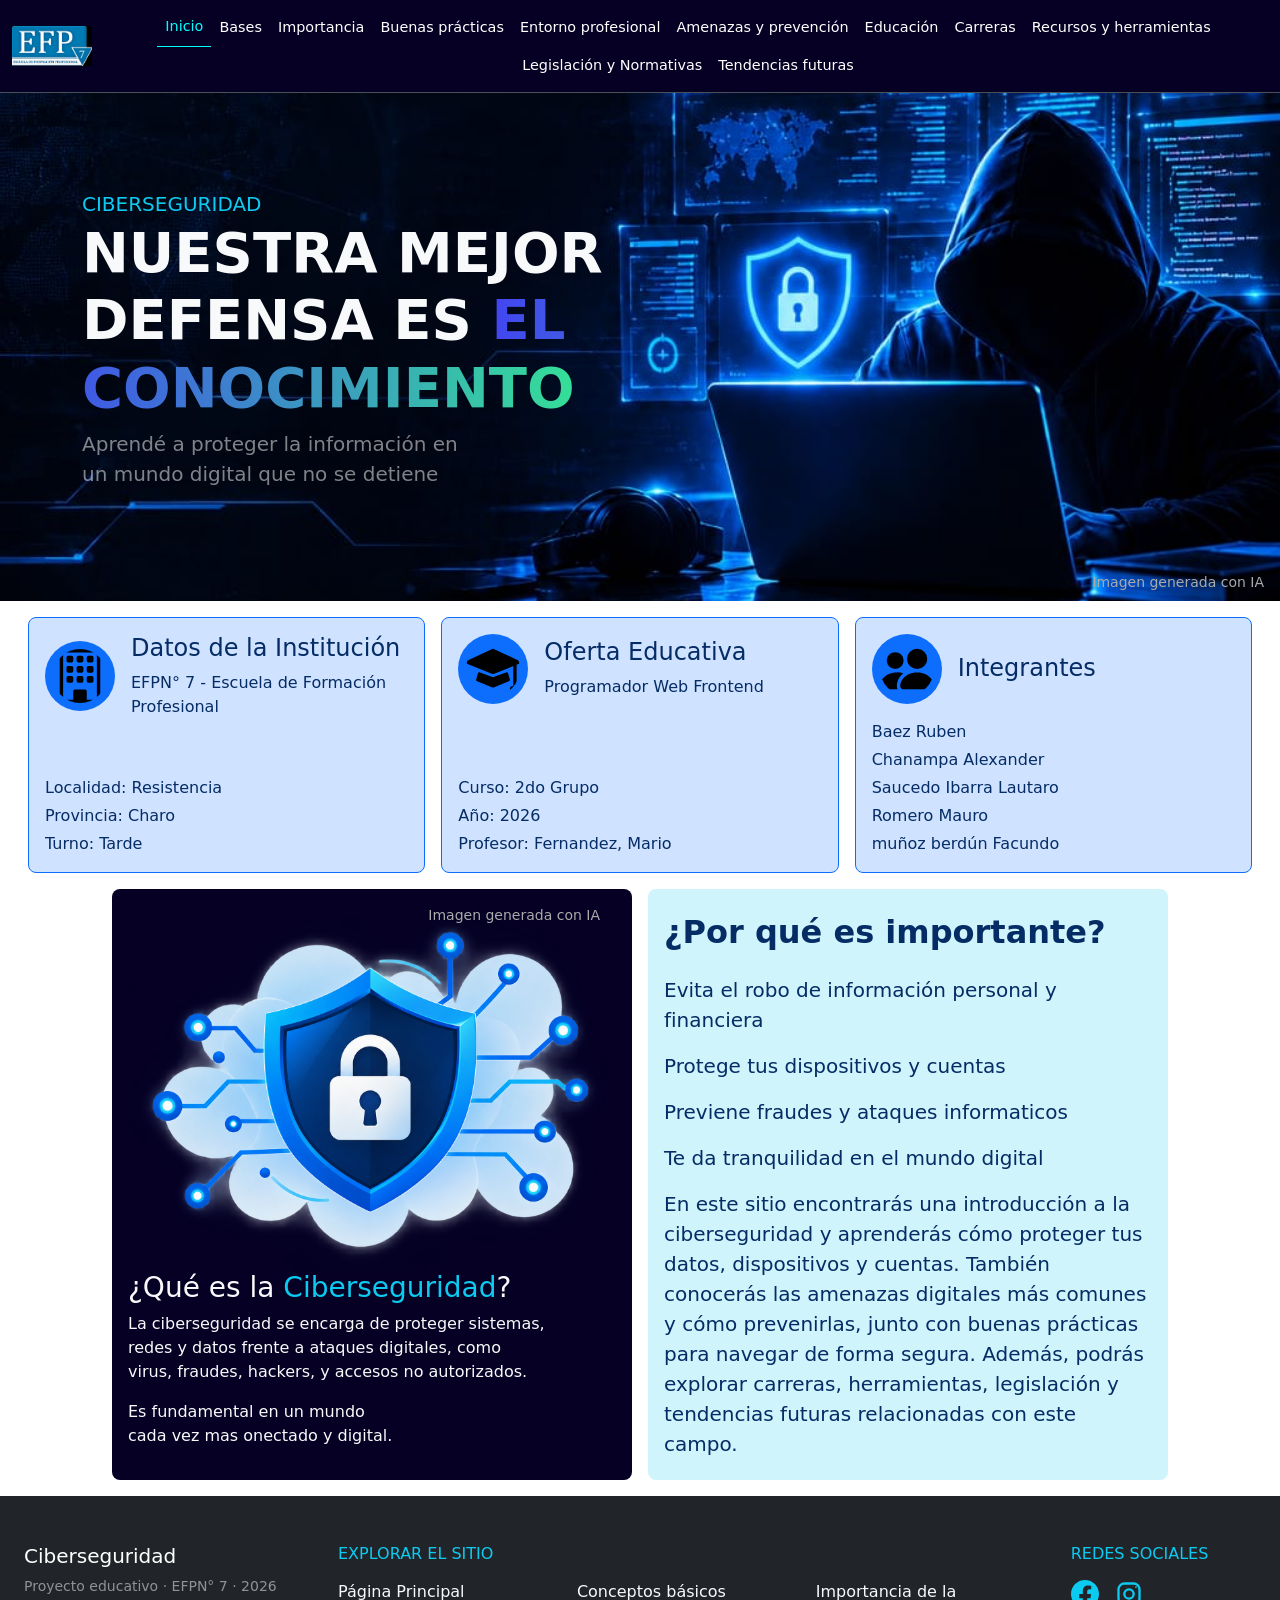
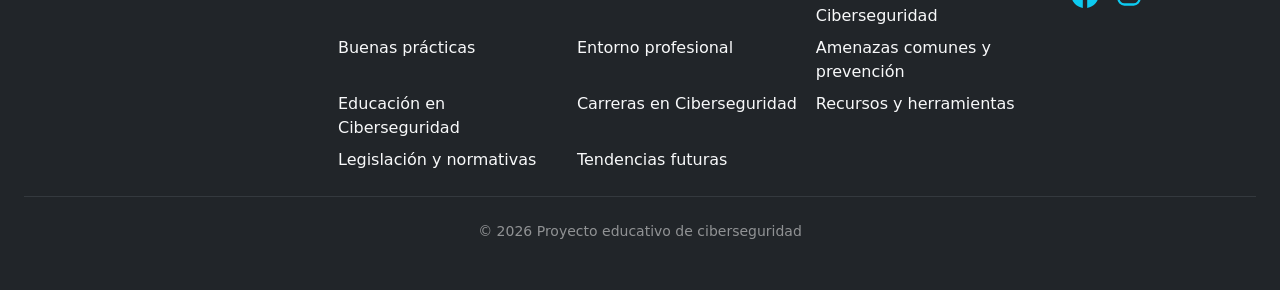
==== index.html @ 2164b0ec "codigo con errores leves" ====
<!doctype html>
<html lang="es-AR">
  <head>
    <meta charset="UTF-8" />
    <meta name="viewport" content="width=device-width, initial-scale=1.0" />
    <link rel="shortcut icon" href="multimedia/IconoColegiosinFondo.ico"
      type="image/x-icon">
    <link rel="stylesheet" href="style.css" />
    <link
      href="https://cdn.jsdelivr.net/npm/bootstrap@5.3.8/dist/css/bootstrap.min.css"
      rel="stylesheet"
      integrity="sha384-sRIl4kxILFvY47J16cr9ZwB07vP4J8+LH7qKQnuqkuIAvNWLzeN8tE5YBujZqJLB"
      crossorigin="anonymous" />
    <meta name="description"
      content="Trabajo Practico para exhibir en la EXPO 2026>
    <meta name="author"
      content="Desarrollador Web Jr. - Grupo Jueves y Viernes - Docente Mario R. Fernandez">
    <meta name="keywords"
      content="HTML5, CSS3, desarrollo web, efp7, resistencia, expo, educacion tecnica, grupo 2, Frontend">
    <!-- lo siguiente Indica a los rastreadores de los buscadores si deben indexar la página o seguir los enlaces. -->
    <meta name="robots" content="index, follow">
    <title>Ciberseguridad</title>
  </head>
  <body class=".fuente-texto">
    <nav class="navbar navbar-expand-lg border-bottom sticky-top"
      data-bs-theme="dark">
      <div class="container-fluid">
        <a class="navbar-brand" href="index.html">
          <img src="multimedia/logoColegioFondoOscuro.jpeg"
            alt="Logo del colegio EFPN° 7" width="80" height="40" />
        </a>
        <button
          class="navbar-toggler"
          type="button"
          data-bs-toggle="collapse"
          data-bs-target="#navbarNav"
          aria-controls="navbarNav"
          aria-expanded="false"
          aria-label="Toggle navigation">
          <span class="navbar-toggler-icon"></span>
        </button>
        <div class="collapse navbar-collapse" id="navbarNav">
          <ul
            class="navbar-nav flex-wrap align-items-center justify-content-lg-center ">
            <li class="nav-item">
              <a class="nav-link active" aria-current="page"
                href="index.html">Inicio</a>
            </li>
            <li class="nav-item">
              <a class="nav-link"
                href="trabajo-de-conceptos-basicos/conceptosBasicos.html">Bases</a>
            </li>
            <li class="nav-item">
              <a class="nav-link"
                href="ImportanciadeCiberseguridad/importancia.html">Importancia</a>
            </li>
            <li class="nav-item">
              <a class="nav-link"
                href="buenas-practicas/buenasPracticas.html">Buenas
                prácticas</a>
            </li>
            <li class="nav-item">
              <a class="nav-link" href="#">Entorno profesional</a>
            </li>
            <li class="nav-item">
              <a class="nav-link" href="AmenazasDiarias/amenazas.html">Amenazas
                y prevención</a>
            </li>
            <li class="nav-item">
              <a class="nav-link" href="#">Educación</a>
            </li>
            <li class="nav-item">
              <a class="nav-link"
                href="CarrerasCiberseguridad/carreras.html">Carreras</a>
            </li>
            <li class="nav-item">
              <a class="nav-link"
                href="ProyectoEscolar/herramientas.html">Recursos y
                herramientas</a>
            </li>
            <li class="nav-item">
              <a class="nav-link"
                href="LegislacionCiberseguridad/legislacion.html">Legislación y
                Normativas</a>
            </li>
            <li class="nav-item">
              <a class="nav-link"
                href="tendenciasFuturas/TendenciasFuturas.html">Tendencias
                futuras</a>
            </li>
          </ul>
        </div>
      </div>
    </nav>
    <header class="cabezaPag position-relative">
      <div class="container py-5">
        <div class="row py-4 py-lg-5">
          <div class="col-12 col-lg-8">
            <span class="text-info text-uppercase fs-5">ciberseguridad</span>
            <h1 class="text-light text-uppercase display-4 fw-bold">Nuestra
              mejor defensa es <span class="gradienteT">el
                conocimiento</span></h1>
            <p class="lead text-white-50">Aprendé a proteger la información en
              un mundo digital que no se detiene</p>
          </div>
        </div>
      </div>
      <small class="position-absolute bottom-0 end-0 me-3 mb-2"
        style="color: #aaa;">Imagen generada con IA</small>
    </header>
    <main class="p-3">
      <div class="container-fluid">
        <div class="row g-3 justify-content-center">
          <div class="col-12 col-md-6 col-xl-4">
            <article
              class="h-100 d-flex flex-column p-3 rounded-3 bg-primary-subtle border border-primary text-primary-emphasis">
              <div class="d-flex align-items-center gap-3 mb-3">
                <img src="multimedia/building.svg" alt="icono de edificio"
                  width="70" height="70"
                  class="flex-shrink-0 bg-primary p-2 rounded-circle">
                <div class="text-start">
                  <h3 class="h4 mb-2">Datos de la Institución</h3>
                  <p class="mb-0">EFPN° 7 - Escuela de Formación Profesional</p>
                </div>
              </div>
              <div class="d-flex flex-column gap-1 mt-auto">
                <span>Localidad: Resistencia</span>
                <span>Provincia: Charo</span>
                <span>Turno: Tarde</span>
              </div>
            </article>
          </div>
          <div class="col-12 col-md-6 col-xl-4">
            <article
              class="h-100 d-flex flex-column p-3 rounded-3 bg-primary-subtle border border-primary text-primary-emphasis">
              <div class="d-flex align-items-center gap-3 mb-3">
                <img src="multimedia/mortarboard-fill.svg"
                  alt="icono de gorrito" width="70" height="70"
                  class="flex-shrink-0 bg-primary p-2 rounded-circle">
                <div class="text-start">
                  <h3 class="h4 mb-2">Oferta Educativa</h3>
                  <p class="mb-0">Programador Web Frontend</p>
                </div>
              </div>
              <div class="d-flex flex-column gap-1 mt-auto">
                <span>Curso: 2do Grupo</span>
                <span>Año: 2026</span>
                <span>Profesor: Fernandez, Mario</span>
              </div>
            </article>
          </div>
          <div class="col-12 col-md-6 col-xl-4">
            <article
              class="h-100 d-flex flex-column p-3 rounded-3 bg-primary-subtle border border-primary text-primary-emphasis">
              <div class="d-flex align-items-center gap-3 mb-3">
                <img src="multimedia/people-fill.svg"
                  alt="icono grupo de personas" width="70" height="70"
                  class="flex-shrink-0 bg-primary p-2 rounded-circle">
                <h3 class="h4 mb-0">Integrantes</h3>
              </div>
              <div class="d-flex flex-column gap-1 mt-auto">
                <span>Baez Ruben</span>
                <span>Chanampa Alexander</span>
                <span>Saucedo Ibarra Lautaro</span>
                <span>Romero Mauro</span>
                <span>muñoz berdún Facundo</span>
              </div>
            </article>
          </div>
        </div>
      </div>
      <div class="container-fluid">
        <div class="row mt-3 justify-content-center gap-3">
          <div
            class="col-lg-5 fondoNeon p-3 text-light d-flex justify-content-end rounded-3 ">
            <div class=" position-relative">
              <img src="multimedia/escudoCiberseguridad.png"
                alt="imagen escudo ciberseguridad" class="img-fluid">
              <h3 class>¿Qué es la <span
                  class="text-info">Ciberseguridad</span>?</h3>
              <p>La ciberseguridad se encarga de proteger sistemas, redes y
                datos frente a ataques digitales, como virus, fraudes, hackers,
                y accesos no autorizados.
              </p>
              <p>Es fundamental en un mundo cada vez mas onectado y digital.</p>
              <small class="position-absolute top-0
                        end-0 pt-0 me-3 mb-2" style="color: #aaa;">Imagen
                generada con IA</small>
            </div>
          </div>
          <div
            class="col-lg-5 bg-info-subtle px-3 text-primary-emphasis rounded-3 fs-5">
            <h3 class="text-primary-emphasis fw-bolder fs-2 my-4">¿Por qué es
              importante?</h3>
            <p>Evita el robo de información personal y financiera</p>
            <p>Protege tus dispositivos y cuentas</p>
            <p>Previene fraudes y ataques informaticos</p>
            <p>Te da tranquilidad en el mundo digital</p>
            <p>En este sitio encontrarás una introducción a la ciberseguridad y
              aprenderás cómo proteger tus datos, dispositivos y cuentas.
              También conocerás las amenazas digitales más comunes y cómo
              prevenirlas, junto con buenas prácticas para navegar de forma
              segura. Además, podrás explorar carreras, herramientas,
              legislación y tendencias futuras relacionadas con este campo.</p>
          </div>
        </div>
      </div>
    </main>
    <footer class="bg-dark text-white-50 py-5">
      <div class="container-fluid px-4">
        <div class="row g-4">
          <div class="col-12 col-lg-3">
            <h2 class="h5 text-white">Ciberseguridad</h2>
            <p class="small mb-0">Proyecto educativo · EFPN° 7 · 2026</p>
          </div>
          <nav class="col-12 col-lg-7" aria-label="Páginas del sitio">
            <h2 class="h6 text-uppercase text-info mb-3">Explorar el sitio</h2>
            <ul
              class="list-unstyled row row-cols-1 row-cols-sm-2 row-cols-xl-3 g-2 mb-0">
              <li class="col"><a
                  class="link-light link-underline-opacity-0 link-underline-opacity-100-hover"
                  href="index.html">Página Principal</a></li>
              <li class="col"><a
                  class="link-light link-underline-opacity-0 link-underline-opacity-100-hover"
                  href="trabajo-de-conceptos-basicos/conceptosBasicos.html">Conceptos
                  básicos</a></li>
              <li class="col"><a
                  class="link-light link-underline-opacity-0 link-underline-opacity-100-hover"
                  href="ImportanciadeCiberseguridad/importancia.html">Importancia
                  de la Ciberseguridad</a></li>
              <li class="col"><a
                  class="link-light link-underline-opacity-0 link-underline-opacity-100-hover"
                  href="buenas-practicas/buenasPracticas.html">Buenas
                  prácticas</a></li>
              <li class="col"><a
                  class="link-light link-underline-opacity-0 link-underline-opacity-100-hover"
                  href="#">Entorno profesional</a></li>
              <li class="col"><a
                  class="link-light link-underline-opacity-0 link-underline-opacity-100-hover"
                  href="AmenazasDiarias/amenazas.html">Amenazas comunes y
                  prevención</a></li>
              <li class="col"><a
                  class="link-light link-underline-opacity-0 link-underline-opacity-100-hover"
                  href="#">Educación en Ciberseguridad</a></li>
              <li class="col"><a
                  class="link-light link-underline-opacity-0 link-underline-opacity-100-hover"
                  href="CarrerasCiberseguridad/carreras.html">Carreras en
                  Ciberseguridad</a></li>
              <li class="col"><a
                  class="link-light link-underline-opacity-0 link-underline-opacity-100-hover"
                  href="ProyectoEscolar/herramientas.html">Recursos y
                  herramientas</a></li>
              <li class="col"><a
                  class="link-light link-underline-opacity-0 link-underline-opacity-100-hover"
                  href="LegislacionCiberseguridad/legislacion.html">Legislación
                  y normativas</a></li>
              <li class="col"><a
                  class="link-light link-underline-opacity-0 link-underline-opacity-100-hover"
                  href="tendenciasFuturas/TendenciasFuturas.html">Tendencias
                  futuras</a></li>
            </ul>
          </nav>
          <div class="col-12 col-lg-2">
            <h2 class="h6 text-uppercase text-info mb-3">Redes sociales</h2>
            <div class="d-flex gap-3">
              <a class="link-info"
                href="https://www.facebook.com/escfp7/?locale=es_LA"
                target="_blank" rel="noopener noreferrer" aria-label="Facebook"
                title="Facebook">
                <svg xmlns="http://www.w3.org/2000/svg" width="28" height="28"
                  fill="currentColor" viewBox="0 0 24 24" aria-hidden="true">
                  <path
                    d="M24 12.073C24 5.405 18.627 0 12 0S0 5.405 0 12.073c0 6.019 4.388 11.018 10.125 11.927v-8.437H7.078v-3.49h3.047V9.41c0-3.025 1.792-4.697 4.533-4.697 1.312 0 2.686.236 2.686.236v2.953h-1.513c-1.49 0-1.956.93-1.956 1.885v2.26h3.328l-.532 3.49h-2.796V24C19.612 23.091 24 18.092 24 12.073Z" />
                </svg>
              </a>
              <a class="link-info"
                href="https://www.instagram.com/efp7ok/?hl=es" target="_blank"
                rel="noopener noreferrer" aria-label="Instagram"
                title="Instagram">
                <svg xmlns="http://www.w3.org/2000/svg" width="28" height="28"
                  fill="none" stroke="currentColor" stroke-width="2"
                  viewBox="0 0 24 24" aria-hidden="true">
                  <rect x="3" y="3" width="18" height="18" rx="5" />
                  <circle cx="12" cy="12" r="4" />
                  <circle cx="18" cy="6" r=".75" fill="currentColor"
                    stroke="none" />
                </svg>
              </a>
            </div>
          </div>
        </div>
        <hr class="border-secondary my-4" />
        <p class="small text-center mb-0">© 2026 Proyecto educativo de
          ciberseguridad</p>
      </div>
    </footer>

    <script
      src="https://cdn.jsdelivr.net/npm/bootstrap@5.3.8/dist/js/bootstrap.bundle.min.js"
      integrity="sha384-FKyoEForCGlyvwx9Hj09JcYn3nv7wiPVlz7YYwJrWVcXK/BmnVDxM+D2scQbITxI"
      crossorigin="anonymous"></script>
  </body>
</html>
---- style.css ----
@import url('https://fonts.googleapis.com/css2?family=Rubik:ital,wght@0,300..900;1,300..900&display=swap');

.fuente-texto{
    font-family: "Rubik", sans-serif !important;
    font-optical-sizing: auto;
    height: auto;
}

.navbar{
    background-color: #050024;
    font-size: .9rem !important;
}

.nav-link{
    color: #fff !important;
}

.nav-item:hover .nav-link{
    color:aqua !important;
    border-bottom:1px solid aqua !important;
}

.nav-link.active {
    display: inline-block !important;
    color: aqua !important;
    border-bottom: 1px solid aqua;
}

.cabezaPag{
    background: url(multimedia/bannerHeader.jpeg) no-repeat center;
    background-size: cover;
    text-wrap: balance;
}

.gradienteT{
    background-image: linear-gradient(to right, rgb(66, 69, 240), rgb(53, 223, 152));
    -webkit-background-clip: text;
    background-clip: text;
    color: transparent;
}

.fondoNeon{
    background-color: #050024;
    text-wrap: balance;
}

.fuentes{
    font-size: .6rem;
}
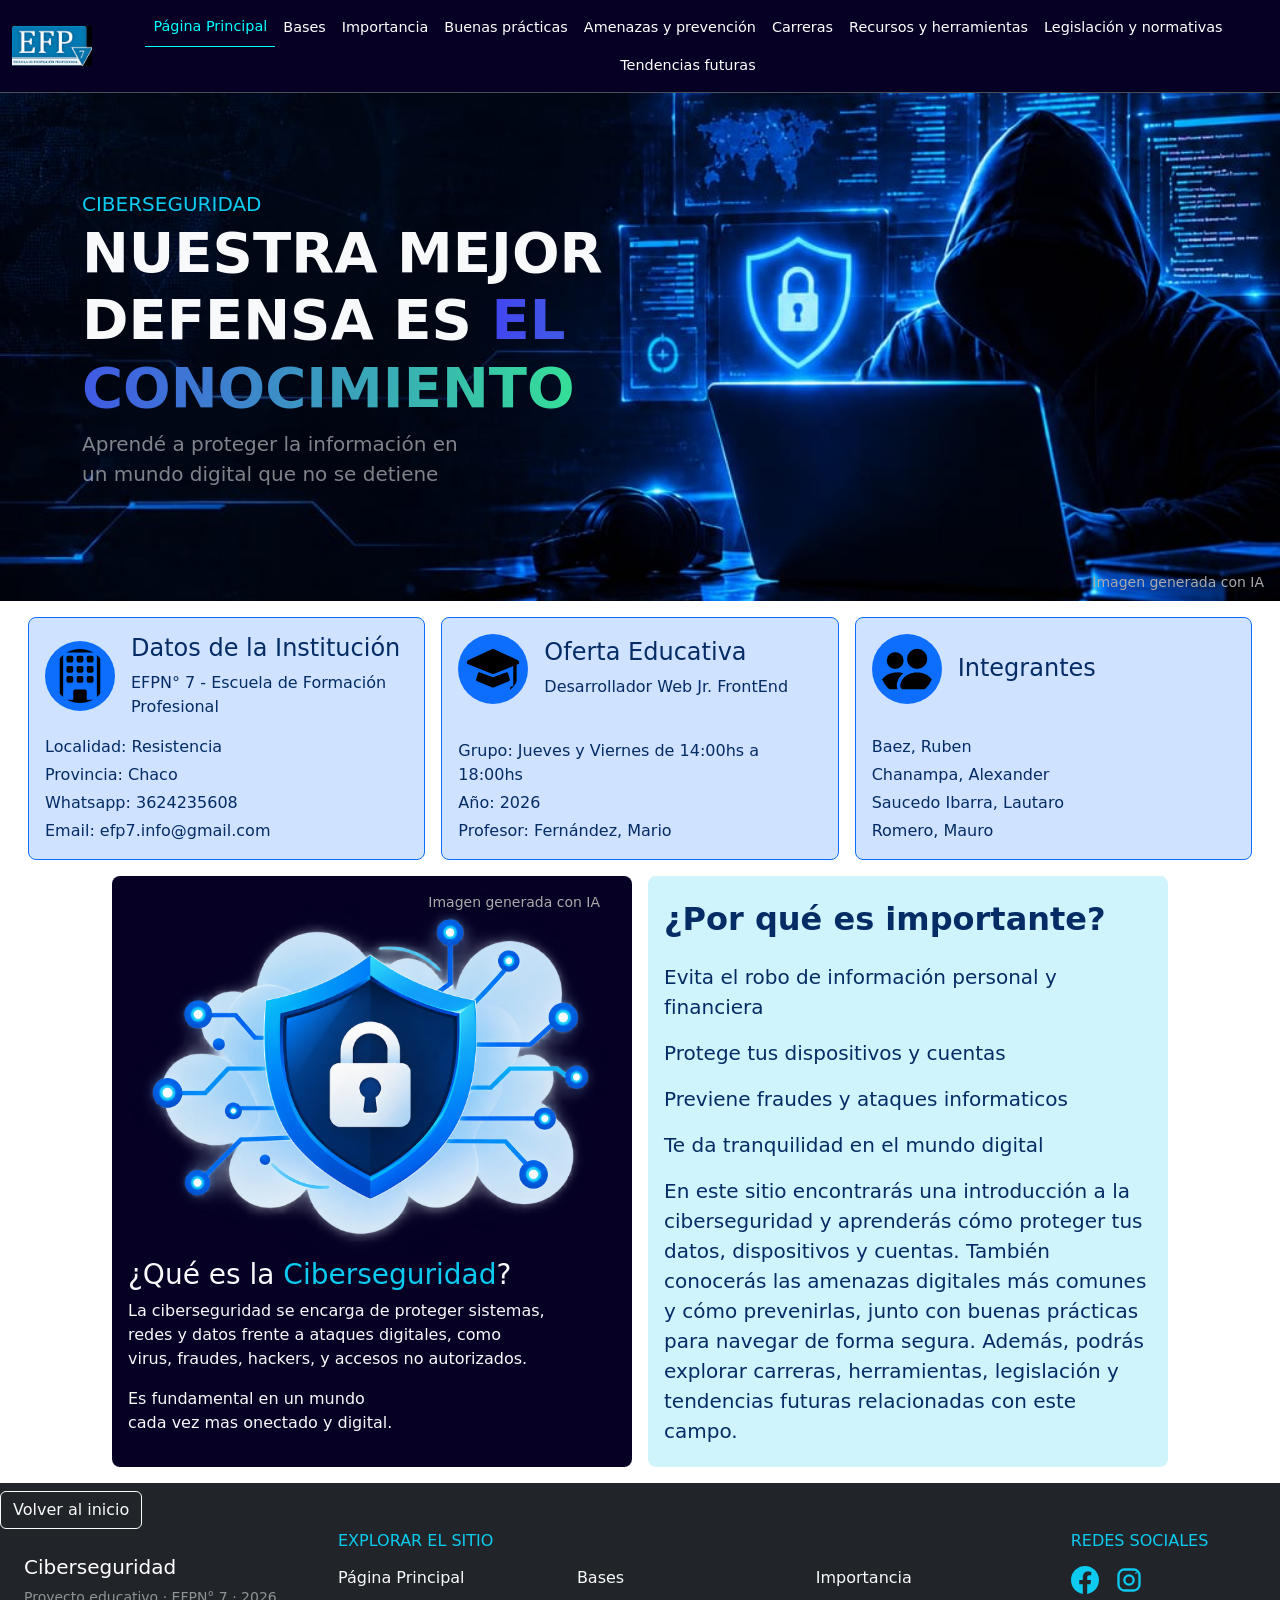
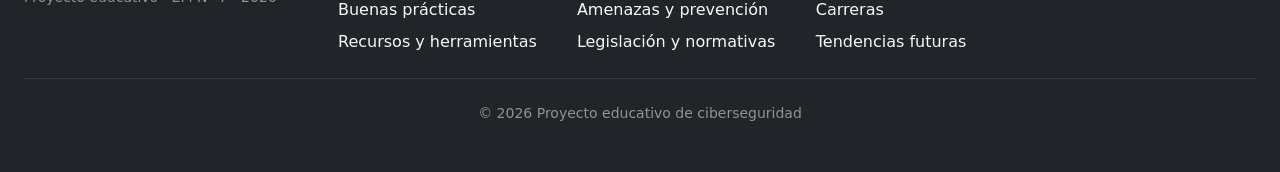
==== commit c7f4f9f2: "actualizado segun ultimo envio" ====
--- a/index.html
+++ b/index.html
@@ -3,31 +3,21 @@
   <head>
     <meta charset="UTF-8" />
     <meta name="viewport" content="width=device-width, initial-scale=1.0" />
-    <link rel="shortcut icon" href="multimedia/IconoColegiosinFondo.ico"
-      type="image/x-icon">
-    <link rel="stylesheet" href="style.css" />
+    <link rel="shortcut icon" href="multimedia/IconoColegiosinFondo.ico" type="image/x-icon">
+    <link rel="stylesheet" href="style.css"/>
     <link
       href="https://cdn.jsdelivr.net/npm/bootstrap@5.3.8/dist/css/bootstrap.min.css"
       rel="stylesheet"
       integrity="sha384-sRIl4kxILFvY47J16cr9ZwB07vP4J8+LH7qKQnuqkuIAvNWLzeN8tE5YBujZqJLB"
-      crossorigin="anonymous" />
-    <meta name="description"
-      content="Trabajo Practico para exhibir en la EXPO 2026>
-    <meta name="author"
-      content="Desarrollador Web Jr. - Grupo Jueves y Viernes - Docente Mario R. Fernandez">
-    <meta name="keywords"
-      content="HTML5, CSS3, desarrollo web, efp7, resistencia, expo, educacion tecnica, grupo 2, Frontend">
-    <!-- lo siguiente Indica a los rastreadores de los buscadores si deben indexar la página o seguir los enlaces. -->
-    <meta name="robots" content="index, follow">
+      crossorigin="anonymous"
+    />
     <title>Ciberseguridad</title>
   </head>
-  <body class=".fuente-texto">
-    <nav class="navbar navbar-expand-lg border-bottom sticky-top"
-      data-bs-theme="dark">
+  <body id="inicio" class=".fuente-texto">
+    <nav class="navbar navbar-expand-lg border-bottom sticky-top" data-bs-theme="dark">
       <div class="container-fluid">
         <a class="navbar-brand" href="index.html">
-          <img src="multimedia/logoColegioFondoOscuro.jpeg"
-            alt="Logo del colegio EFPN° 7" width="80" height="40" />
+          <img src="multimedia/logoColegioFondoOscuro.jpeg" alt="Logo del colegio EFPN° 7" width="80" height="40" />
         </a>
         <button
           class="navbar-toggler"
@@ -36,268 +26,162 @@
           data-bs-target="#navbarNav"
           aria-controls="navbarNav"
           aria-expanded="false"
-          aria-label="Toggle navigation">
+          aria-label="Toggle navigation"
+        >
           <span class="navbar-toggler-icon"></span>
         </button>
         <div class="collapse navbar-collapse" id="navbarNav">
-          <ul
-            class="navbar-nav flex-wrap align-items-center justify-content-lg-center ">
-            <li class="nav-item">
-              <a class="nav-link active" aria-current="page"
-                href="index.html">Inicio</a>
-            </li>
-            <li class="nav-item">
-              <a class="nav-link"
-                href="trabajo-de-conceptos-basicos/conceptosBasicos.html">Bases</a>
-            </li>
-            <li class="nav-item">
-              <a class="nav-link"
-                href="ImportanciadeCiberseguridad/importancia.html">Importancia</a>
-            </li>
-            <li class="nav-item">
-              <a class="nav-link"
-                href="buenas-practicas/buenasPracticas.html">Buenas
-                prácticas</a>
-            </li>
-            <li class="nav-item">
-              <a class="nav-link" href="#">Entorno profesional</a>
-            </li>
-            <li class="nav-item">
-              <a class="nav-link" href="AmenazasDiarias/amenazas.html">Amenazas
-                y prevención</a>
-            </li>
-            <li class="nav-item">
-              <a class="nav-link" href="#">Educación</a>
-            </li>
-            <li class="nav-item">
-              <a class="nav-link"
-                href="CarrerasCiberseguridad/carreras.html">Carreras</a>
-            </li>
-            <li class="nav-item">
-              <a class="nav-link"
-                href="ProyectoEscolar/herramientas.html">Recursos y
-                herramientas</a>
-            </li>
-            <li class="nav-item">
-              <a class="nav-link"
-                href="LegislacionCiberseguridad/legislacion.html">Legislación y
-                Normativas</a>
-            </li>
-            <li class="nav-item">
-              <a class="nav-link"
-                href="tendenciasFuturas/TendenciasFuturas.html">Tendencias
-                futuras</a>
-            </li>
-          </ul>
+          <ul class="navbar-nav flex-wrap align-items-center justify-content-lg-center">
+          <li class="nav-item"><a class="nav-link active" aria-current="page" href="index.html">Página Principal</a></li>
+          <li class="nav-item"><a class="nav-link" href="ConceptosBasicos/PaginadeConceptosBasicos.html">Bases</a></li>
+          <li class="nav-item"><a class="nav-link" href="ImportanciadeCiberseguridad/importancia.html">Importancia</a></li>
+          <li class="nav-item"><a class="nav-link" href="BuenasPracticas/PaginadeBuenasPracticas.html">Buenas prácticas</a></li>
+          <li class="nav-item"><a class="nav-link" href="AmenazasDiarias/amenazas.html">Amenazas y prevención</a></li>
+          <li class="nav-item"><a class="nav-link" href="CarrerasCiberseguridad/carreras.html">Carreras</a></li>
+          <li class="nav-item"><a class="nav-link" href="ProyectoEscolar/herramientas.html">Recursos y herramientas</a></li>
+          <li class="nav-item"><a class="nav-link" href="LegislacionCiberseguridad/legislacion.html">Legislación y normativas</a></li>
+                  <li class="nav-item"><a class="nav-link" href="tendenciasFuturas/TendenciasFuturas.html">Tendencias futuras</a></li>
+        </ul>
         </div>
       </div>
     </nav>
     <header class="cabezaPag position-relative">
-      <div class="container py-5">
-        <div class="row py-4 py-lg-5">
-          <div class="col-12 col-lg-8">
-            <span class="text-info text-uppercase fs-5">ciberseguridad</span>
-            <h1 class="text-light text-uppercase display-4 fw-bold">Nuestra
-              mejor defensa es <span class="gradienteT">el
-                conocimiento</span></h1>
-            <p class="lead text-white-50">Aprendé a proteger la información en
-              un mundo digital que no se detiene</p>
-          </div>
+        <div class="container py-5">
+            <div class="row py-4 py-lg-5">
+              <div class="col-12 col-lg-8">
+                  <span class="text-info text-uppercase fs-5">ciberseguridad</span>
+                  <h1 class="text-light text-uppercase display-4 fw-bold">Nuestra mejor defensa es <span class="gradienteT">el conocimiento</span></h1>
+                  <p class="lead text-white-50">Aprendé a proteger la información en un mundo digital que no se detiene</p>
+              </div>
+            </div>
         </div>
-      </div>
-      <small class="position-absolute bottom-0 end-0 me-3 mb-2"
-        style="color: #aaa;">Imagen generada con IA</small>
+        <small class="position-absolute bottom-0 end-0 me-3 mb-2" style="color: #aaa;">Imagen generada con IA</small>
     </header>
     <main class="p-3">
-      <div class="container-fluid">
-        <div class="row g-3 justify-content-center">
-          <div class="col-12 col-md-6 col-xl-4">
-            <article
-              class="h-100 d-flex flex-column p-3 rounded-3 bg-primary-subtle border border-primary text-primary-emphasis">
-              <div class="d-flex align-items-center gap-3 mb-3">
-                <img src="multimedia/building.svg" alt="icono de edificio"
-                  width="70" height="70"
-                  class="flex-shrink-0 bg-primary p-2 rounded-circle">
-                <div class="text-start">
-                  <h3 class="h4 mb-2">Datos de la Institución</h3>
-                  <p class="mb-0">EFPN° 7 - Escuela de Formación Profesional</p>
+        <div class="container-fluid">
+            <div class="row g-3 justify-content-center">
+            <div class="col-12 col-md-6 col-xl-4">
+                <article class="h-100 d-flex flex-column p-3 rounded-3 bg-primary-subtle border border-primary text-primary-emphasis">
+                <div class="d-flex align-items-center gap-3 mb-3">
+                    <img src="multimedia/building.svg" alt="icono de edificio" width="70" height="70" class="flex-shrink-0 bg-primary p-2 rounded-circle">
+                    <div class="text-start">
+                      <h3 class="h4 mb-2">Datos de la Institución</h3>
+                      <p class="mb-0">EFPN° 7 - Escuela de Formación Profesional</p>
+                    </div>
                 </div>
-              </div>
-              <div class="d-flex flex-column gap-1 mt-auto">
-                <span>Localidad: Resistencia</span>
-                <span>Provincia: Charo</span>
-                <span>Turno: Tarde</span>
-              </div>
-            </article>
-          </div>
-          <div class="col-12 col-md-6 col-xl-4">
-            <article
-              class="h-100 d-flex flex-column p-3 rounded-3 bg-primary-subtle border border-primary text-primary-emphasis">
-              <div class="d-flex align-items-center gap-3 mb-3">
-                <img src="multimedia/mortarboard-fill.svg"
-                  alt="icono de gorrito" width="70" height="70"
-                  class="flex-shrink-0 bg-primary p-2 rounded-circle">
-                <div class="text-start">
-                  <h3 class="h4 mb-2">Oferta Educativa</h3>
-                  <p class="mb-0">Programador Web Frontend</p>
+                <div class="d-flex flex-column gap-1 mt-auto">
+                    <span>Localidad: Resistencia</span>
+                    <span>Provincia: Chaco</span>
+                    <span>Whatsapp: 3624235608</span>
+                    <span>Email: efp7.info@gmail.com</span>
                 </div>
-              </div>
-              <div class="d-flex flex-column gap-1 mt-auto">
-                <span>Curso: 2do Grupo</span>
-                <span>Año: 2026</span>
-                <span>Profesor: Fernandez, Mario</span>
-              </div>
-            </article>
-          </div>
-          <div class="col-12 col-md-6 col-xl-4">
-            <article
-              class="h-100 d-flex flex-column p-3 rounded-3 bg-primary-subtle border border-primary text-primary-emphasis">
-              <div class="d-flex align-items-center gap-3 mb-3">
-                <img src="multimedia/people-fill.svg"
-                  alt="icono grupo de personas" width="70" height="70"
-                  class="flex-shrink-0 bg-primary p-2 rounded-circle">
-                <h3 class="h4 mb-0">Integrantes</h3>
-              </div>
-              <div class="d-flex flex-column gap-1 mt-auto">
-                <span>Baez Ruben</span>
-                <span>Chanampa Alexander</span>
-                <span>Saucedo Ibarra Lautaro</span>
-                <span>Romero Mauro</span>
-                <span>muñoz berdún Facundo</span>
-              </div>
-            </article>
-          </div>
+                </article>
+            </div>
+            <div class="col-12 col-md-6 col-xl-4">
+                <article class="h-100 d-flex flex-column p-3 rounded-3 bg-primary-subtle border border-primary text-primary-emphasis">
+                <div class="d-flex align-items-center gap-3 mb-3">
+                    <img src="multimedia/mortarboard-fill.svg" alt="icono de gorrito" width="70" height="70" class="flex-shrink-0 bg-primary p-2 rounded-circle">
+                    <div class="text-start">
+                      <h3 class="h4 mb-2">Oferta Educativa</h3>
+                      <p class="mb-0">Desarrollador Web Jr. FrontEnd</p>
+                    </div>
+                </div>
+                <div class="d-flex flex-column gap-1 mt-auto">
+                    <span>Grupo: Jueves y Viernes de 14:00hs a 18:00hs</span>
+                    <span>Año: 2026</span>
+                    <span>Profesor: Fernández, Mario</span>
+                </div>
+                </article>
+            </div>
+            <div class="col-12 col-md-6 col-xl-4">
+                <article class="h-100 d-flex flex-column p-3 rounded-3 bg-primary-subtle border border-primary text-primary-emphasis">
+                <div class="d-flex align-items-center gap-3 mb-3">
+                    <img src="multimedia/people-fill.svg" alt="icono grupo de personas" width="70" height="70" class="flex-shrink-0 bg-primary p-2 rounded-circle">
+                    <h3 class="h4 mb-0">Integrantes</h3>
+                </div>
+                <div class="d-flex flex-column gap-1 mt-auto">
+                    <span>Baez, Ruben</span>
+                    <span>Chanampa, Alexander</span>
+                    <span>Saucedo Ibarra, Lautaro</span>
+                    <span>Romero, Mauro</span>
+                </div>
+                </article>
+            </div>
         </div>
-      </div>
-      <div class="container-fluid">
-        <div class="row mt-3 justify-content-center gap-3">
-          <div
-            class="col-lg-5 fondoNeon p-3 text-light d-flex justify-content-end rounded-3 ">
-            <div class=" position-relative">
-              <img src="multimedia/escudoCiberseguridad.png"
-                alt="imagen escudo ciberseguridad" class="img-fluid">
-              <h3 class>¿Qué es la <span
-                  class="text-info">Ciberseguridad</span>?</h3>
-              <p>La ciberseguridad se encarga de proteger sistemas, redes y
-                datos frente a ataques digitales, como virus, fraudes, hackers,
-                y accesos no autorizados.
-              </p>
-              <p>Es fundamental en un mundo cada vez mas onectado y digital.</p>
-              <small class="position-absolute top-0
-                        end-0 pt-0 me-3 mb-2" style="color: #aaa;">Imagen
-                generada con IA</small>
+        </div>
+        <div class="container-fluid">
+            <div class="row mt-3 justify-content-center gap-3">
+                <div class="col-lg-5 fondoNeon p-3 text-light d-flex justify-content-end rounded-3 ">
+                    <div class=" position-relative">
+                        <img src="multimedia/escudoCiberseguridad.png" alt="imagen escudo ciberseguridad" class="img-fluid">
+                        <h3 class="">¿Qué es la <span class="text-info">Ciberseguridad</span>?</h3>
+                        <p>La ciberseguridad se encarga de proteger sistemas, redes y datos frente a ataques digitales, como virus, fraudes, hackers, y accesos no autorizados.
+                        </p>
+                        <p>Es fundamental en un mundo cada vez mas onectado y digital.</p>
+                        <small class="position-absolute top-0
+                        end-0 pt-0 me-3 mb-2" style="color: #aaa;">Imagen generada con IA</small>
+                    </div>
+                </div>
+                <div class="col-lg-5 bg-info-subtle px-3 text-primary-emphasis rounded-3 fs-5">
+                    <h3 class="text-primary-emphasis fw-bolder fs-2 my-4">¿Por qué es importante?</h3>
+                    <p >Evita el robo de información personal y financiera</p>
+                    <p >Protege tus dispositivos y cuentas</p>
+                    <p >Previene fraudes y ataques informaticos</p>
+                    <p >Te da tranquilidad en el mundo digital</p>
+                    <p>En este sitio encontrarás una introducción a la ciberseguridad y aprenderás cómo proteger tus datos, dispositivos y cuentas. También conocerás las amenazas digitales más comunes y cómo prevenirlas, junto con buenas prácticas para navegar de forma segura. Además, podrás explorar carreras, herramientas, legislación y tendencias futuras relacionadas con este campo.</p>
+                </div>
             </div>
-          </div>
-          <div
-            class="col-lg-5 bg-info-subtle px-3 text-primary-emphasis rounded-3 fs-5">
-            <h3 class="text-primary-emphasis fw-bolder fs-2 my-4">¿Por qué es
-              importante?</h3>
-            <p>Evita el robo de información personal y financiera</p>
-            <p>Protege tus dispositivos y cuentas</p>
-            <p>Previene fraudes y ataques informaticos</p>
-            <p>Te da tranquilidad en el mundo digital</p>
-            <p>En este sitio encontrarás una introducción a la ciberseguridad y
-              aprenderás cómo proteger tus datos, dispositivos y cuentas.
-              También conocerás las amenazas digitales más comunes y cómo
-              prevenirlas, junto con buenas prácticas para navegar de forma
-              segura. Además, podrás explorar carreras, herramientas,
-              legislación y tendencias futuras relacionadas con este campo.</p>
-          </div>
         </div>
-      </div>
     </main>
-    <footer class="bg-dark text-white-50 py-5">
+    <footer class="position-relative bg-dark text-white-50 py-5">
+      <a class="btn btn-outline-light position-absolute top-0 mt-2" href="#inicio">Volver al inicio</a>
       <div class="container-fluid px-4">
         <div class="row g-4">
-          <div class="col-12 col-lg-3">
+          <div class="col-12 col-lg-3 mt-5">
             <h2 class="h5 text-white">Ciberseguridad</h2>
             <p class="small mb-0">Proyecto educativo · EFPN° 7 · 2026</p>
           </div>
           <nav class="col-12 col-lg-7" aria-label="Páginas del sitio">
             <h2 class="h6 text-uppercase text-info mb-3">Explorar el sitio</h2>
-            <ul
-              class="list-unstyled row row-cols-1 row-cols-sm-2 row-cols-xl-3 g-2 mb-0">
-              <li class="col"><a
-                  class="link-light link-underline-opacity-0 link-underline-opacity-100-hover"
-                  href="index.html">Página Principal</a></li>
-              <li class="col"><a
-                  class="link-light link-underline-opacity-0 link-underline-opacity-100-hover"
-                  href="trabajo-de-conceptos-basicos/conceptosBasicos.html">Conceptos
-                  básicos</a></li>
-              <li class="col"><a
-                  class="link-light link-underline-opacity-0 link-underline-opacity-100-hover"
-                  href="ImportanciadeCiberseguridad/importancia.html">Importancia
-                  de la Ciberseguridad</a></li>
-              <li class="col"><a
-                  class="link-light link-underline-opacity-0 link-underline-opacity-100-hover"
-                  href="buenas-practicas/buenasPracticas.html">Buenas
-                  prácticas</a></li>
-              <li class="col"><a
-                  class="link-light link-underline-opacity-0 link-underline-opacity-100-hover"
-                  href="#">Entorno profesional</a></li>
-              <li class="col"><a
-                  class="link-light link-underline-opacity-0 link-underline-opacity-100-hover"
-                  href="AmenazasDiarias/amenazas.html">Amenazas comunes y
-                  prevención</a></li>
-              <li class="col"><a
-                  class="link-light link-underline-opacity-0 link-underline-opacity-100-hover"
-                  href="#">Educación en Ciberseguridad</a></li>
-              <li class="col"><a
-                  class="link-light link-underline-opacity-0 link-underline-opacity-100-hover"
-                  href="CarrerasCiberseguridad/carreras.html">Carreras en
-                  Ciberseguridad</a></li>
-              <li class="col"><a
-                  class="link-light link-underline-opacity-0 link-underline-opacity-100-hover"
-                  href="ProyectoEscolar/herramientas.html">Recursos y
-                  herramientas</a></li>
-              <li class="col"><a
-                  class="link-light link-underline-opacity-0 link-underline-opacity-100-hover"
-                  href="LegislacionCiberseguridad/legislacion.html">Legislación
-                  y normativas</a></li>
-              <li class="col"><a
-                  class="link-light link-underline-opacity-0 link-underline-opacity-100-hover"
-                  href="tendenciasFuturas/TendenciasFuturas.html">Tendencias
-                  futuras</a></li>
+            <ul class="list-unstyled row row-cols-1 row-cols-sm-2 row-cols-xl-3 g-2 mb-0">
+              <li class="col"><a class="link-light link-underline-opacity-0 link-underline-opacity-100-hover" href="index.html" aria-current="page">Página Principal</a></li>
+              <li class="col"><a class="link-light link-underline-opacity-0 link-underline-opacity-100-hover" href="ConceptosBasicos/PaginadeConceptosBasicos.html">Bases</a></li>
+              <li class="col"><a class="link-light link-underline-opacity-0 link-underline-opacity-100-hover" href="ImportanciadeCiberseguridad/importancia.html">Importancia</a></li>
+              <li class="col"><a class="link-light link-underline-opacity-0 link-underline-opacity-100-hover" href="BuenasPracticas/PaginadeBuenasPracticas.html">Buenas prácticas</a></li>
+              <li class="col"><a class="link-light link-underline-opacity-0 link-underline-opacity-100-hover" href="AmenazasDiarias/amenazas.html">Amenazas y prevención</a></li>
+              <li class="col"><a class="link-light link-underline-opacity-0 link-underline-opacity-100-hover" href="CarrerasCiberseguridad/carreras.html">Carreras</a></li>
+              <li class="col"><a class="link-light link-underline-opacity-0 link-underline-opacity-100-hover" href="ProyectoEscolar/herramientas.html">Recursos y herramientas</a></li>
+              <li class="col"><a class="link-light link-underline-opacity-0 link-underline-opacity-100-hover" href="LegislacionCiberseguridad/legislacion.html">Legislación y normativas</a></li>
+                          <li class="col"><a class="link-light link-underline-opacity-0 link-underline-opacity-100-hover" href="tendenciasFuturas/TendenciasFuturas.html">Tendencias futuras</a></li>
             </ul>
           </nav>
           <div class="col-12 col-lg-2">
             <h2 class="h6 text-uppercase text-info mb-3">Redes sociales</h2>
             <div class="d-flex gap-3">
-              <a class="link-info"
-                href="https://www.facebook.com/escfp7/?locale=es_LA"
-                target="_blank" rel="noopener noreferrer" aria-label="Facebook"
-                title="Facebook">
-                <svg xmlns="http://www.w3.org/2000/svg" width="28" height="28"
-                  fill="currentColor" viewBox="0 0 24 24" aria-hidden="true">
-                  <path
-                    d="M24 12.073C24 5.405 18.627 0 12 0S0 5.405 0 12.073c0 6.019 4.388 11.018 10.125 11.927v-8.437H7.078v-3.49h3.047V9.41c0-3.025 1.792-4.697 4.533-4.697 1.312 0 2.686.236 2.686.236v2.953h-1.513c-1.49 0-1.956.93-1.956 1.885v2.26h3.328l-.532 3.49h-2.796V24C19.612 23.091 24 18.092 24 12.073Z" />
+              <a class="link-info" href="https://www.facebook.com/escfp7/?locale=es_LA" target="_blank" rel="noopener noreferrer" aria-label="Facebook" title="Facebook">
+                <svg xmlns="http://www.w3.org/2000/svg" width="28" height="28" fill="currentColor" viewBox="0 0 24 24" aria-hidden="true">
+                  <path d="M24 12.073C24 5.405 18.627 0 12 0S0 5.405 0 12.073c0 6.019 4.388 11.018 10.125 11.927v-8.437H7.078v-3.49h3.047V9.41c0-3.025 1.792-4.697 4.533-4.697 1.312 0 2.686.236 2.686.236v2.953h-1.513c-1.49 0-1.956.93-1.956 1.885v2.26h3.328l-.532 3.49h-2.796V24C19.612 23.091 24 18.092 24 12.073Z" />
                 </svg>
               </a>
-              <a class="link-info"
-                href="https://www.instagram.com/efp7ok/?hl=es" target="_blank"
-                rel="noopener noreferrer" aria-label="Instagram"
-                title="Instagram">
-                <svg xmlns="http://www.w3.org/2000/svg" width="28" height="28"
-                  fill="none" stroke="currentColor" stroke-width="2"
-                  viewBox="0 0 24 24" aria-hidden="true">
+              <a class="link-info" href="https://www.instagram.com/efp7ok/?hl=es" target="_blank" rel="noopener noreferrer" aria-label="Instagram" title="Instagram">
+                <svg xmlns="http://www.w3.org/2000/svg" width="28" height="28" fill="none" stroke="currentColor" stroke-width="2" viewBox="0 0 24 24" aria-hidden="true">
                   <rect x="3" y="3" width="18" height="18" rx="5" />
                   <circle cx="12" cy="12" r="4" />
-                  <circle cx="18" cy="6" r=".75" fill="currentColor"
-                    stroke="none" />
+                  <circle cx="18" cy="6" r=".75" fill="currentColor" stroke="none" />
                 </svg>
               </a>
             </div>
           </div>
         </div>
         <hr class="border-secondary my-4" />
-        <p class="small text-center mb-0">© 2026 Proyecto educativo de
-          ciberseguridad</p>
+        <p class="small text-center mb-0">© 2026 Proyecto educativo de ciberseguridad</p>
       </div>
     </footer>
 
     <script
       src="https://cdn.jsdelivr.net/npm/bootstrap@5.3.8/dist/js/bootstrap.bundle.min.js"
       integrity="sha384-FKyoEForCGlyvwx9Hj09JcYn3nv7wiPVlz7YYwJrWVcXK/BmnVDxM+D2scQbITxI"
-      crossorigin="anonymous"></script>
+      crossorigin="anonymous"
+    ></script>
   </body>
 </html>
